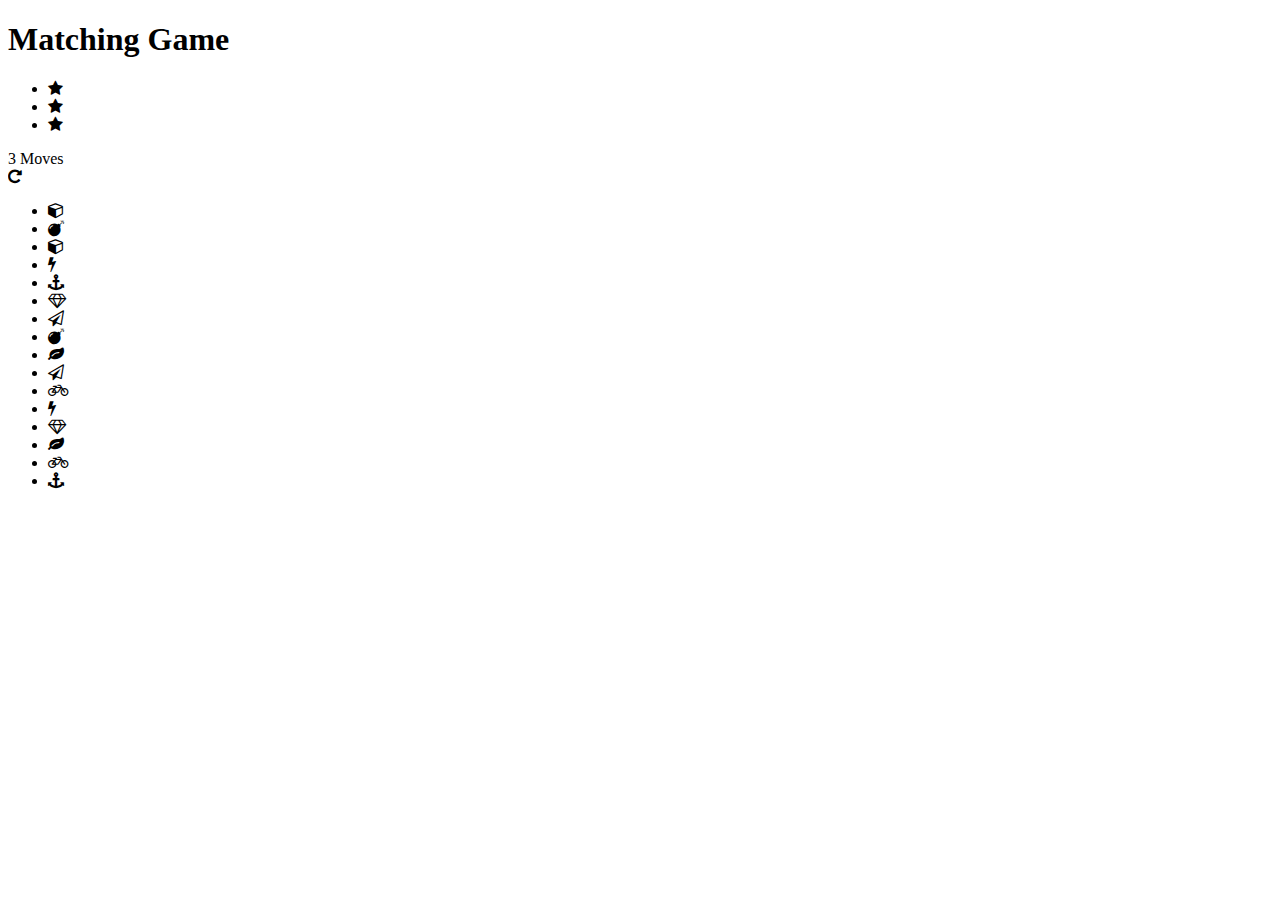
==== index.html @ 1927983a "Feat: Initial commit" ====
<!doctype html>
<html lang="en">
<head>
    <meta charset="utf-8">
    <title>Matching Game</title>
    <meta name="description" content="">
    <link rel="stylesheet prefetch" href="https://maxcdn.bootstrapcdn.com/font-awesome/4.6.1/css/font-awesome.min.css">
    <link rel="stylesheet prefetch" href="https://fonts.googleapis.com/css?family=Coda">
    <link rel="stylesheet" href="css/app.css">
</head>
<body>

    <div class="container">
        <header>
            <h1>Matching Game</h1>
        </header>

        <section class="score-panel">
        	<ul class="stars">
        		<li><i class="fa fa-star"></i></li>
        		<li><i class="fa fa-star"></i></li>
        		<li><i class="fa fa-star"></i></li>
        	</ul>

        	<span class="moves">3</span> Moves

            <div class="restart">
        		<i class="fa fa-repeat"></i>
        	</div>
        </section>

        <ul class="deck">
         
        </ul>
    </div>

    <script src="js/app.js"></script>
</body>
</html>
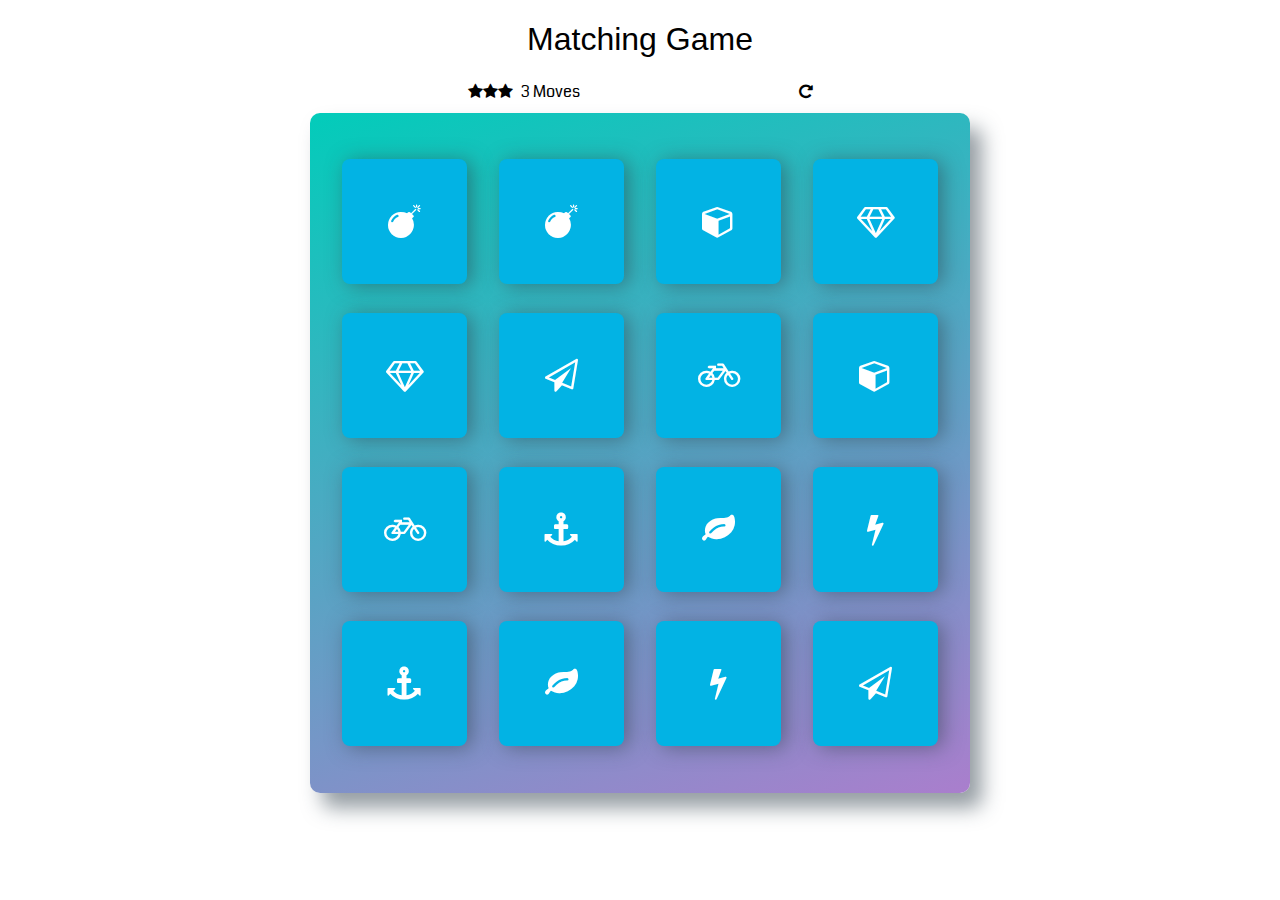
==== commit bd0d7661: "Feat: Adds card deck logic" ====
--- a/index.html
+++ b/index.html
@@ -17,12 +17,9 @@
 
         <section class="score-panel">
         	<ul class="stars">
-        		<li><i class="fa fa-star"></i></li>
-        		<li><i class="fa fa-star"></i></li>
-        		<li><i class="fa fa-star"></i></li>
         	</ul>
 
-        	<span class="moves">3</span> Moves
+        	<span class="moves"></span> Moves
 
             <div class="restart">
         		<i class="fa fa-repeat"></i>
--- a/css/app.css
+++ b/css/app.css
@@ -0,0 +1,108 @@
+html {
+    box-sizing: border-box;
+}
+
+*,
+*::before,
+*::after {
+    box-sizing: inherit;
+}
+
+html,
+body {
+    width: 100%;
+    height: 100%;
+    margin: 0;
+    padding: 0;
+}
+
+body {
+    background: #ffffff url('../img/geometry2.png'); /* Background pattern from Subtle Patterns */
+    font-family: 'Coda', cursive;
+}
+
+.container {
+    display: flex;
+    justify-content: center;
+    align-items: center;
+    flex-direction: column;
+}
+
+h1 {
+    font-family: 'Open Sans', sans-serif;
+    font-weight: 300;
+}
+
+/*
+ * Styles for the deck of cards
+ */
+
+.deck {
+    width: 660px;
+    min-height: 680px;
+    background: linear-gradient(160deg, #02ccba 0%, #aa7ecd 100%);
+    padding: 32px;
+    border-radius: 10px;
+    box-shadow: 12px 15px 20px 0 rgba(46, 61, 73, 0.5);
+    display: flex;
+    flex-wrap: wrap;
+    justify-content: space-between;
+    align-items: center;
+    margin: 0 0 3em;
+}
+
+.deck .card {
+    height: 125px;
+    width: 125px;
+    background: #2e3d49;
+    font-size: 0;
+    color: #ffffff;
+    border-radius: 8px;
+    cursor: pointer;
+    display: flex;
+    justify-content: center;
+    align-items: center;
+    box-shadow: 5px 2px 20px 0 rgba(46, 61, 73, 0.5);
+}
+
+.deck .card.open {
+    transform: rotateY(0);
+    background: #02b3e4;
+    cursor: default;
+    font-size: 33px;
+}
+
+.deck .card.match {
+    cursor: default;
+    background: #02ccba;
+    font-size: 33px;
+}
+.deck .card.mismatch {
+    background-color: darkorange;
+}
+/*
+ * Styles for the Score Panel
+ */
+
+.score-panel {
+    text-align: left;
+    width: 345px;
+    margin-bottom: 10px;
+}
+
+.score-panel .stars {
+    margin: 0;
+    padding: 0;
+    display: inline-block;
+    margin: 0 5px 0 0;
+}
+
+.score-panel .stars li {
+    list-style: none;
+    display: inline-block;
+}
+
+.score-panel .restart {
+    float: right;
+    cursor: pointer;
+}
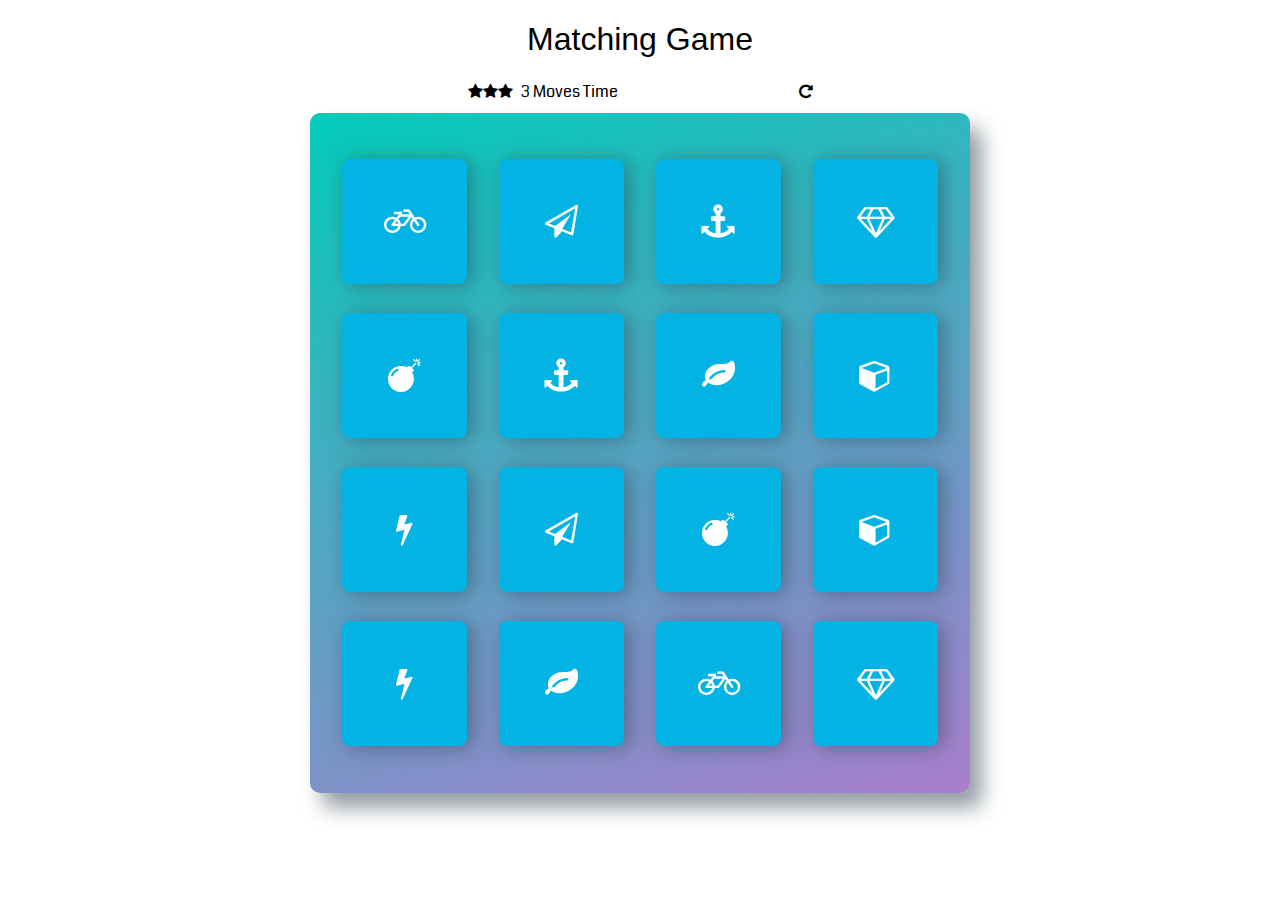
==== commit 17be72ab: "feat: Updates functionality of the game timer." ====
--- a/index.html
+++ b/index.html
@@ -23,7 +23,9 @@
 
             <div class="restart">
         		<i class="fa fa-repeat"></i>
-        	</div>
+            </div>
+            
+            <span class="timer"></span> Time
         </section>
 
         <ul class="deck">
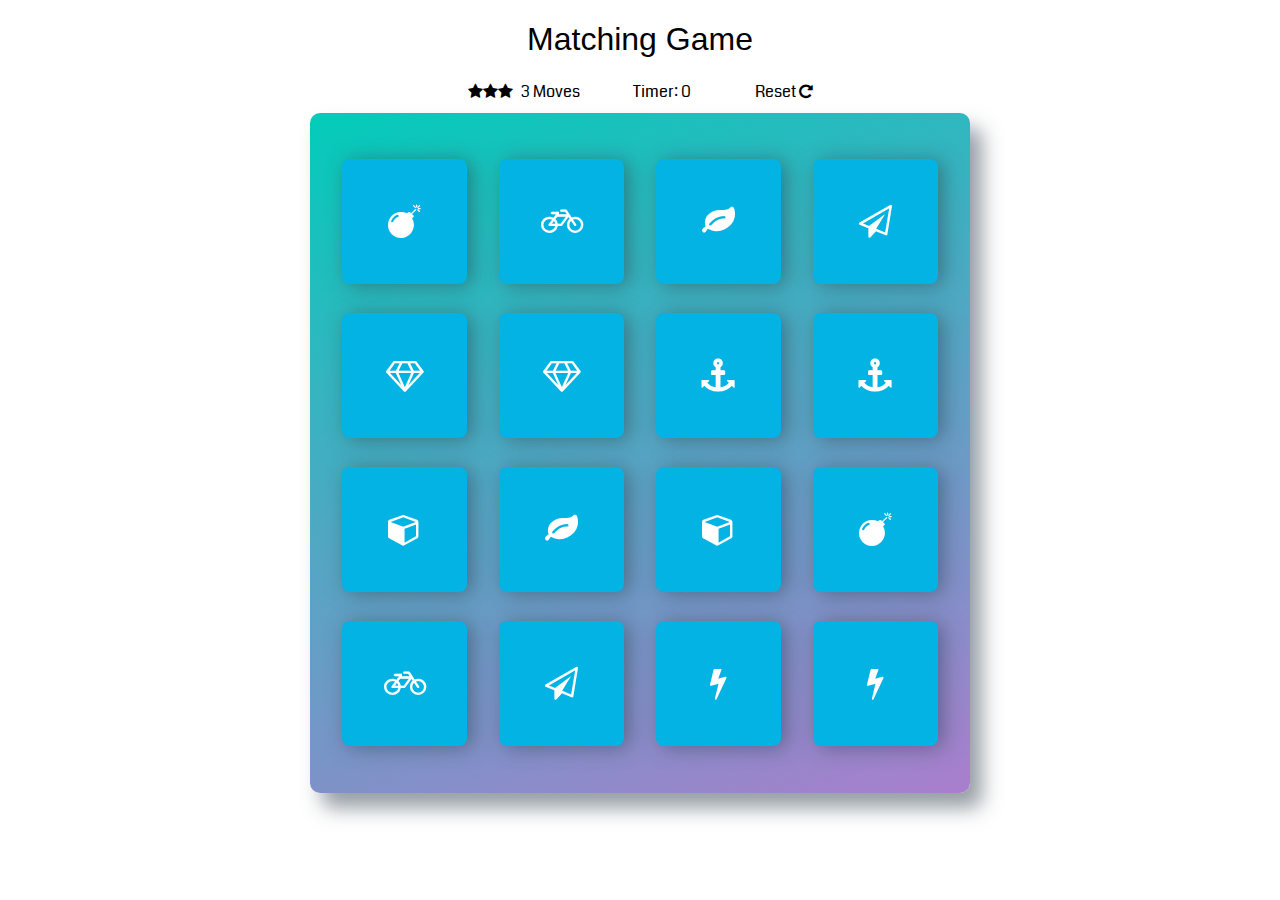
==== commit 3e3314a0: "feat: Modifies game clock functionality. Updates game status view." ====
--- a/index.html
+++ b/index.html
@@ -22,10 +22,13 @@
         	<span class="moves"></span> Moves
 
             <div class="restart">
+                <span>Reset</span>
         		<i class="fa fa-repeat"></i>
             </div>
-            
-            <span class="timer"></span> Time
+            <div class="time-holder">
+                <span>Timer:</span>
+                <span class="timer"></span>
+            </div>
         </section>
 
         <ul class="deck">
--- a/css/app.css
+++ b/css/app.css
@@ -80,6 +80,11 @@
 .deck .card.mismatch {
     background-color: darkorange;
 }
+
+.hidden {
+    visibility: hidden;
+}
+
 /*
  * Styles for the Score Panel
  */
@@ -106,3 +111,9 @@
     float: right;
     cursor: pointer;
 }
+
+.time-holder {
+    display: inline-block;
+    margin: 0 50px;
+}
+
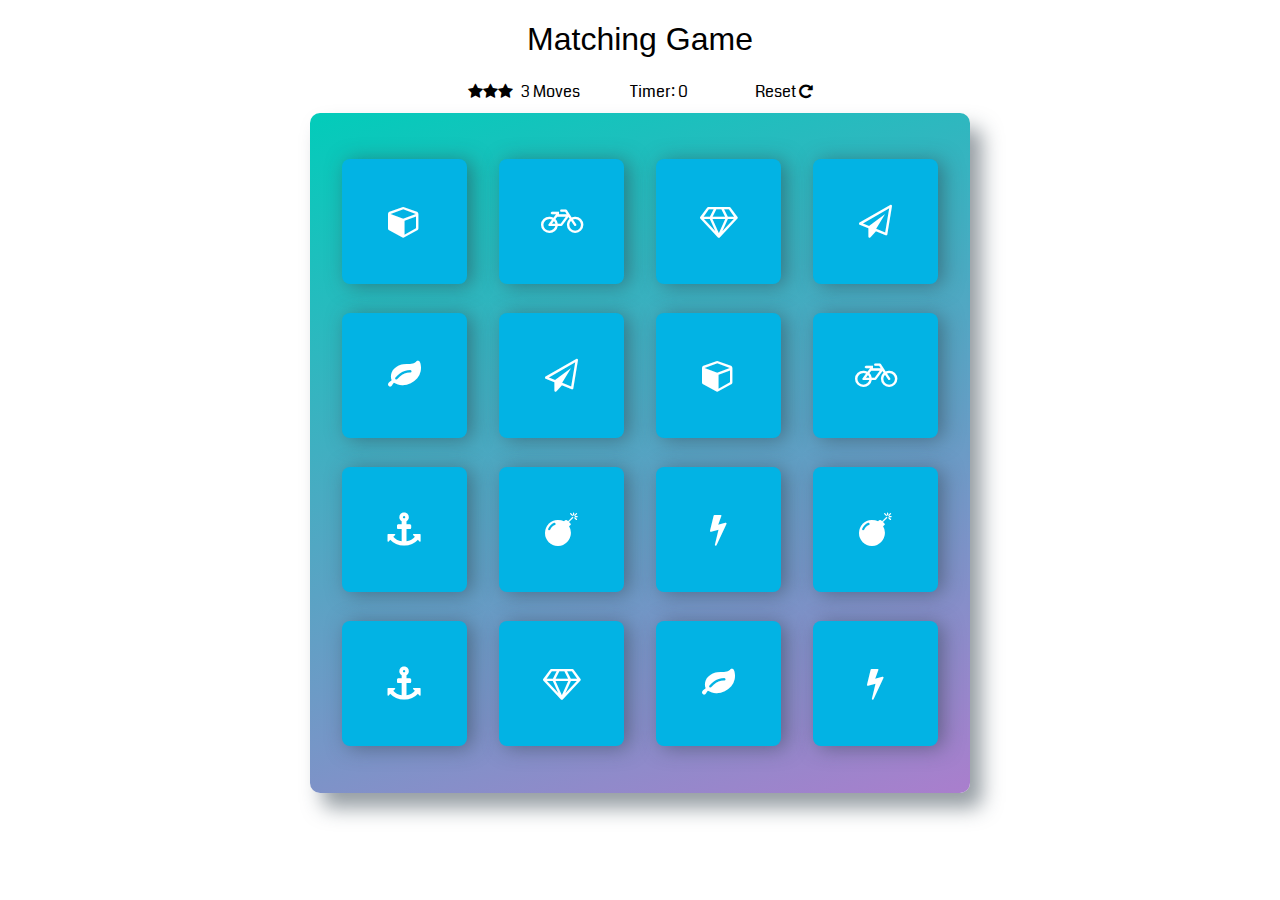
==== commit cac4e95f: "Feat: Updates score panel view" ====
--- a/index.html
+++ b/index.html
@@ -16,11 +16,11 @@
         </header>
 
         <section class="score-panel">
-        	<ul class="stars">
-        	</ul>
-
-        	<span class="moves"></span> Moves
-
+            <div class="chances-container">
+                <ul class="stars">
+                </ul>
+                <span class="moves"></span> Moves
+            </div>
             <div class="restart">
                 <span>Reset</span>
         		<i class="fa fa-repeat"></i>
--- a/css/app.css
+++ b/css/app.css
@@ -116,4 +116,7 @@
     display: inline-block;
     margin: 0 50px;
 }
+.score-panel .chances-container {
+    float: left;
+}
 
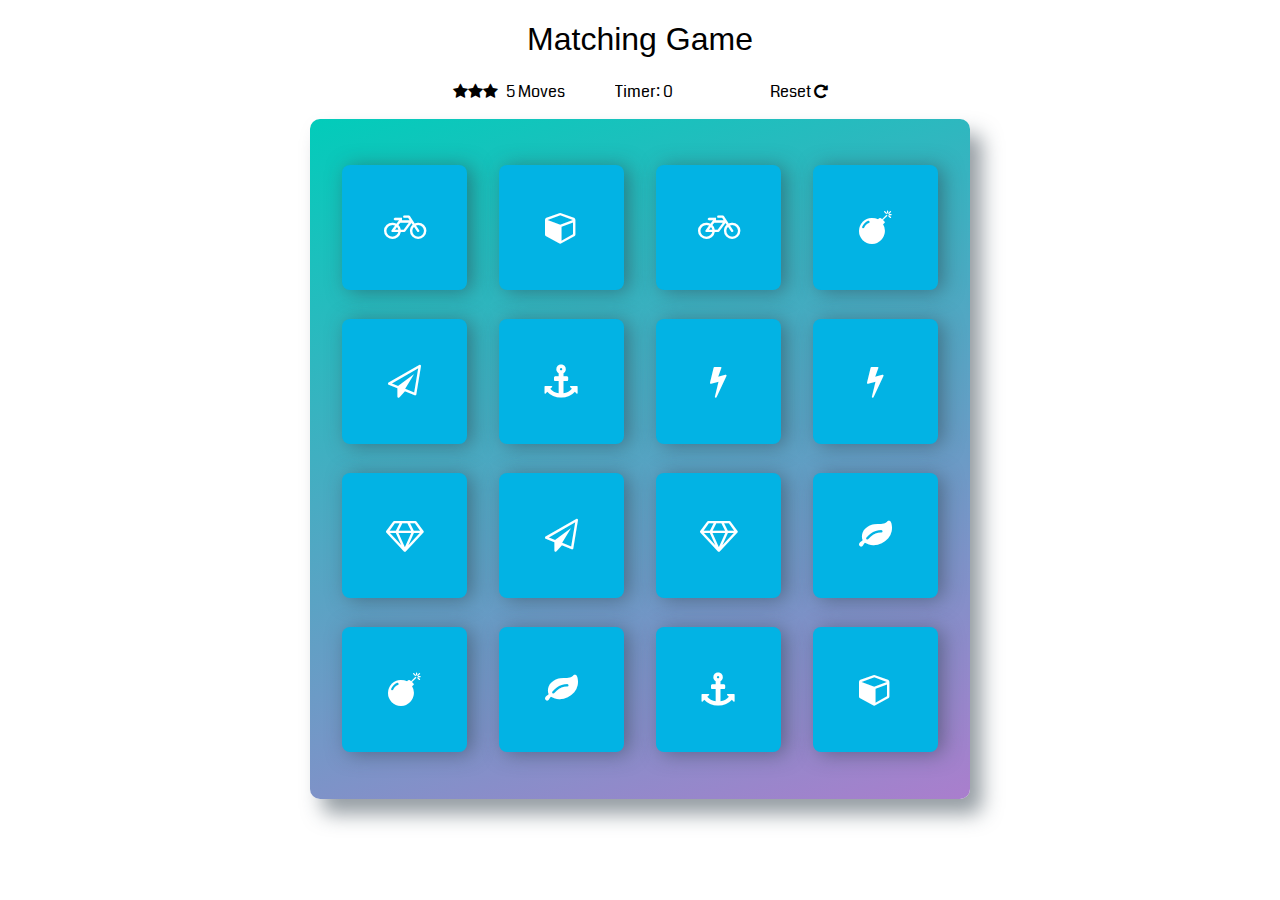
==== commit d776ed14: "Adds modal functionality." ====
--- a/index.html
+++ b/index.html
@@ -7,6 +7,7 @@
     <link rel="stylesheet prefetch" href="https://maxcdn.bootstrapcdn.com/font-awesome/4.6.1/css/font-awesome.min.css">
     <link rel="stylesheet prefetch" href="https://fonts.googleapis.com/css?family=Coda">
     <link rel="stylesheet" href="css/app.css">
+    <link rel="stylesheet" href="css/modal.css">
 </head>
 <body>
 
@@ -36,6 +37,7 @@
         </ul>
     </div>
 
+    <script src="js/modal.js"></script>
     <script src="js/app.js"></script>
 </body>
 </html>
--- a/css/app.css
+++ b/css/app.css
@@ -91,7 +91,7 @@
 
 .score-panel {
     text-align: left;
-    width: 345px;
+    width: 375px;
     margin-bottom: 10px;
 }
 
@@ -115,6 +115,7 @@
 .time-holder {
     display: inline-block;
     margin: 0 50px;
+    overflow: hidden;
 }
 .score-panel .chances-container {
     float: left;
--- a/css/modal.css
+++ b/css/modal.css
@@ -0,0 +1,37 @@
+.modal {
+    height: 100%;
+    width: 100%;
+    position: absolute;
+    z-index: 1;
+    top: 0;
+    background-color: rgba(100,100,100, .7)
+}
+
+.modal-message {
+    width: 400px;
+    height: 400px;
+    margin: 10% auto;
+    border-radius: 10px;
+    border: 1px solid white;
+    background: white;
+    text-align: center;
+}
+
+.modal h1 {
+    display: inline-block;
+    border-bottom: 1px solid grey;
+}
+
+button {
+    width: 100px;
+    height: 50px;
+    border-radius: 10px;
+}
+
+button .ok {
+    background: green;
+}
+
+button .cancel {
+    background: grey;
+}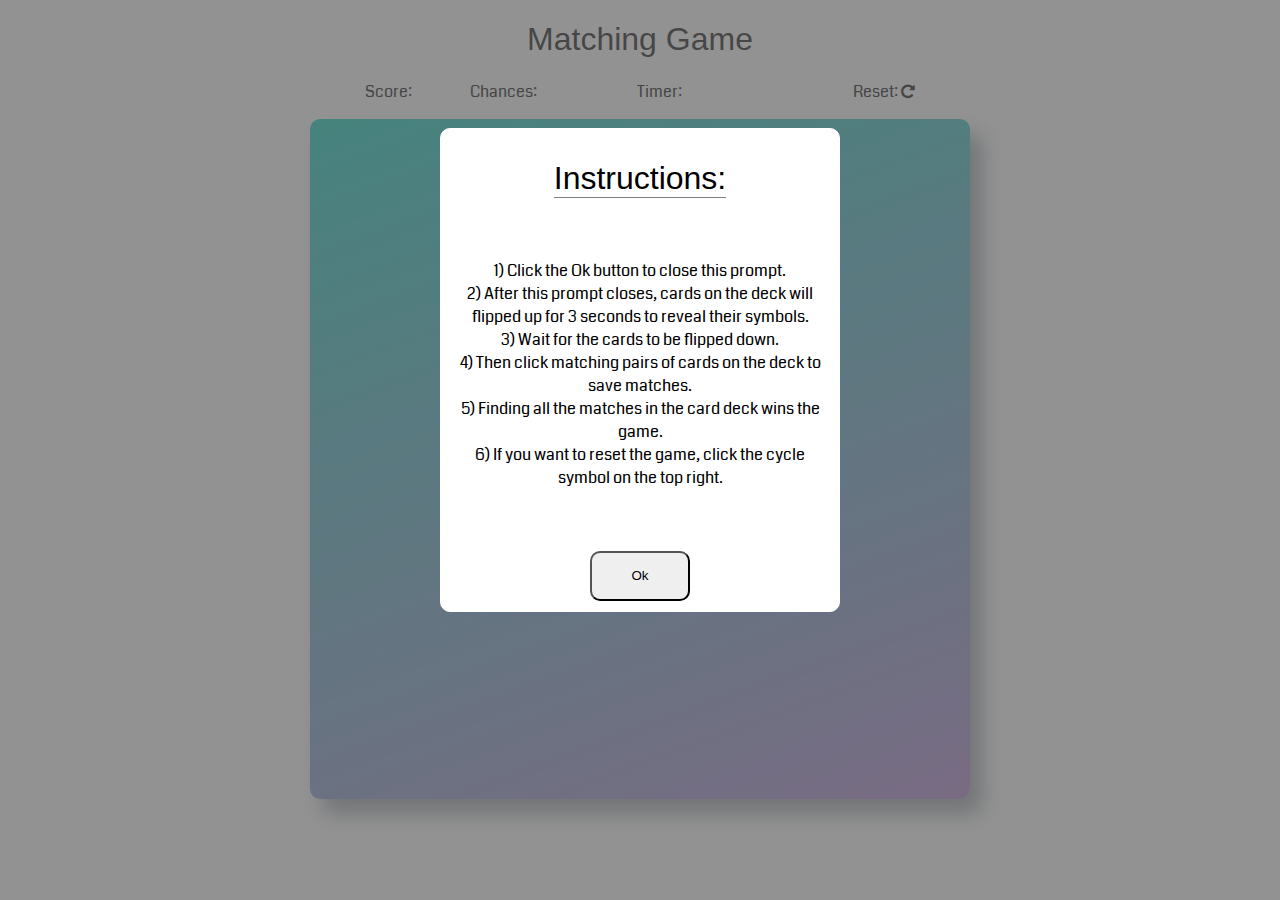
==== commit deb201c6: "Feat: Adds modal functionality adds comments." ====
--- a/index.html
+++ b/index.html
@@ -18,12 +18,16 @@
 
         <section class="score-panel">
             <div class="chances-container">
+                <span>Score:</span>
                 <ul class="stars">
                 </ul>
-                <span class="moves"></span> Moves
+            </div>
+            <div class="moves-container">
+                <span>Chances:</span>
+                <span class="moves"></span>
             </div>
             <div class="restart">
-                <span>Reset</span>
+                <span>Reset:</span>
         		<i class="fa fa-repeat"></i>
             </div>
             <div class="time-holder">
--- a/css/app.css
+++ b/css/app.css
@@ -21,6 +21,10 @@
     font-family: 'Coda', cursive;
 }
 
+h1 {
+    font-family: 'Open Sans', sans-serif;
+    font-weight: 300;
+}
 .container {
     display: flex;
     justify-content: center;
@@ -28,10 +32,18 @@
     flex-direction: column;
 }
 
-h1 {
-    font-family: 'Open Sans', sans-serif;
-    font-weight: 300;
+.hide {
+    display: none;
 }
+
+.invisible {
+    display: hidden;
+}
+
+.visible {
+    display: visible;
+}
+
 
 /*
  * Styles for the deck of cards
@@ -81,8 +93,8 @@
     background-color: darkorange;
 }
 
-.hidden {
-    visibility: hidden;
+.faded {
+    color: rgba(141, 145, 148, 0.548);
 }
 
 /*
@@ -91,7 +103,7 @@
 
 .score-panel {
     text-align: left;
-    width: 375px;
+    width: 550px;
     margin-bottom: 10px;
 }
 
@@ -112,12 +124,11 @@
     cursor: pointer;
 }
 
-.time-holder {
+.time-holder, .moves-container {
     display: inline-block;
     margin: 0 50px;
     overflow: hidden;
 }
-.score-panel .chances-container {
+.score-panel, .chances-container, .moves-container {
     float: left;
 }
-
--- a/css/modal.css
+++ b/css/modal.css
@@ -9,13 +9,15 @@
 
 .modal-message {
     width: 400px;
-    height: 400px;
+    height: auto;
     margin: 10% auto;
+    padding: 10px;
     border-radius: 10px;
     border: 1px solid white;
     background: white;
     text-align: center;
 }
+
 
 .modal h1 {
     display: inline-block;
